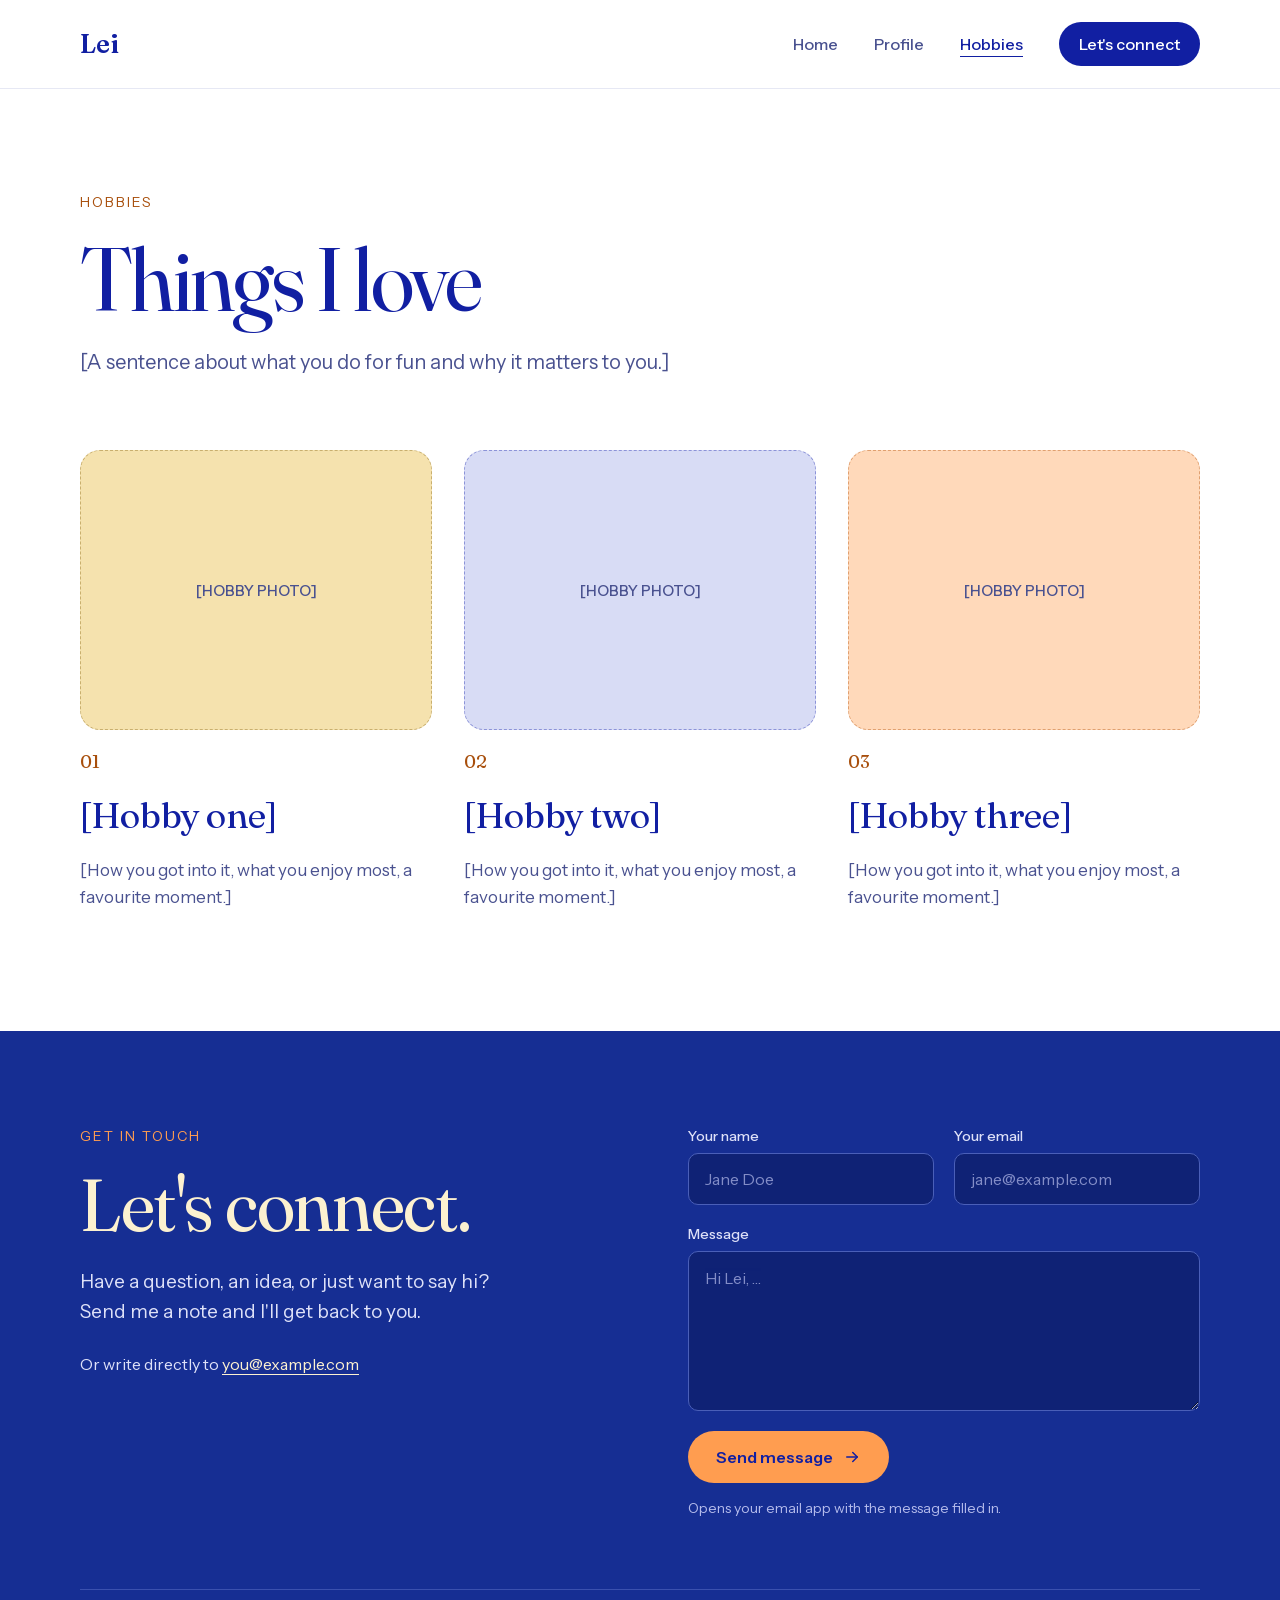
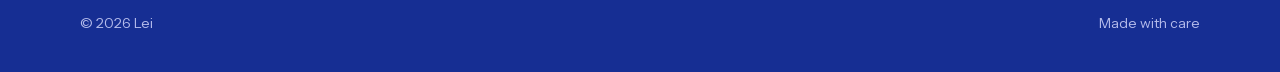
==== hobbies.html @ b647a914 "Build personal website from design Implements the Home, Profile and Hobbies pages and the shared Let" ====
<!DOCTYPE html>
<html lang="en">
<head>
  <meta charset="utf-8">
  <meta name="viewport" content="width=device-width, initial-scale=1">
  <title>Hobbies — Lei</title>
  <meta name="description" content="Things Lei loves doing outside of work.">
  <link rel="icon" href="data:image/svg+xml,<svg xmlns='http://www.w3.org/2000/svg' viewBox='0 0 64 64'><rect width='64' height='64' rx='16' fill='%23111FA2'/><text x='50%25' y='54%25' dominant-baseline='middle' text-anchor='middle' font-family='Georgia,serif' font-size='40' fill='%23FCF1D0'>L</text></svg>">
  <link rel="preload" href="fonts/fraunces-latin.woff2" as="font" type="font/woff2" crossorigin>
  <link rel="preload" href="fonts/instrument-sans-latin.woff2" as="font" type="font/woff2" crossorigin>
  <link rel="stylesheet" href="css/fonts.css">
  <link rel="stylesheet" href="css/style.css">
  <script src="js/main.js" defer></script>
</head>
<body>
  <header class="site-nav">
    <nav class="container site-nav__inner" aria-label="Main">
      <a href="index.html" class="site-nav__logo">Lei</a>
      <button class="site-nav__toggle" type="button" aria-expanded="false" aria-controls="nav-links" aria-label="Toggle menu">
        <svg width="20" height="20" viewBox="0 0 24 24" fill="none" stroke="currentColor" stroke-width="2" stroke-linecap="round" aria-hidden="true"><path d="M4 7h16M4 12h16M4 17h16"/></svg>
      </button>
      <div class="site-nav__links" id="nav-links">
        <a href="index.html">Home</a>
        <a href="profile.html">Profile</a>
        <a href="hobbies.html" aria-current="page">Hobbies</a>
        <a href="#connect" class="btn btn--nav">Let's connect</a>
      </div>
    </nav>
  </header>

  <main>
    <section class="container page-header page-header--hobbies">
      <div class="eyebrow">Hobbies</div>
      <h1>Things I love</h1>
      <p class="page-header__lead">[A sentence about what you do for fun and why it matters to you.]</p>
    </section>

    <section class="container hobbies" aria-label="Hobbies">
      <div class="hobbies__grid">
        <article class="hobby">
          <div class="photo hobby__photo photo--sand">[HOBBY PHOTO]</div>
          <span class="hobby__num">01</span>
          <h2>[Hobby one]</h2>
          <p>[How you got into it, what you enjoy most, a favourite moment.]</p>
        </article>
        <article class="hobby">
          <div class="photo hobby__photo photo--lavender">[HOBBY PHOTO]</div>
          <span class="hobby__num">02</span>
          <h2>[Hobby two]</h2>
          <p>[How you got into it, what you enjoy most, a favourite moment.]</p>
        </article>
        <article class="hobby">
          <div class="photo hobby__photo photo--peach">[HOBBY PHOTO]</div>
          <span class="hobby__num">03</span>
          <h2>[Hobby three]</h2>
          <p>[How you got into it, what you enjoy most, a favourite moment.]</p>
        </article>
      </div>
    </section>
  </main>

  <section class="connect" id="connect" aria-labelledby="connect-title">
    <div class="container connect__inner">
      <div class="connect__grid">
        <div class="connect__intro">
          <div class="eyebrow">Get in touch</div>
          <h2 id="connect-title">Let's connect.</h2>
          <p>Have a question, an idea, or just want to say hi? Send me a note and I'll get back to you.</p>
          <p class="connect__direct">Or write directly to <a href="mailto:you@example.com" data-email>you@example.com</a></p>
        </div>
        <form class="connect-form">
          <div class="connect-form__row">
            <div class="field">
              <label for="c-name">Your name</label>
              <input id="c-name" name="name" type="text" placeholder="Jane Doe" autocomplete="name">
            </div>
            <div class="field">
              <label for="c-email">Your email</label>
              <input id="c-email" name="email" type="email" placeholder="jane@example.com" autocomplete="email">
            </div>
          </div>
          <div class="field">
            <label for="c-msg">Message</label>
            <textarea id="c-msg" name="message" placeholder="Hi Lei, …"></textarea>
          </div>
          <div class="connect-form__actions">
            <button type="submit" class="btn btn--send">Send message
              <svg width="18" height="18" viewBox="0 0 24 24" fill="none" stroke="currentColor" stroke-width="2" stroke-linecap="round" stroke-linejoin="round" aria-hidden="true"><path d="M5 12h14"/><path d="M13 6l6 6-6 6"/></svg>
            </button>
            <span class="connect-form__hint">Opens your email app with the message filled in.</span>
          </div>
        </form>
      </div>
      <footer class="site-footer">
        <span>© <span data-year>2026</span> Lei</span>
        <span>Made with care</span>
      </footer>
    </div>
  </section>
</body>
</html>
---- css/fonts.css ----
/* Self-hosted variable fonts (SIL Open Font License), extracted from the design export */
@font-face {
  font-family: 'Fraunces';
  font-style: normal;
  font-weight: 400 600;
  font-display: swap;
  src: url('../fonts/fraunces-vietnamese.woff2') format('woff2');
  unicode-range: U+0102-0103, U+0110-0111, U+0128-0129, U+0168-0169, U+01A0-01A1, U+01AF-01B0, U+0300-0301, U+0303-0304, U+0308-0309, U+0323, U+0329, U+1EA0-1EF9, U+20AB;
}
@font-face {
  font-family: 'Fraunces';
  font-style: normal;
  font-weight: 400 600;
  font-display: swap;
  src: url('../fonts/fraunces-latin-ext.woff2') format('woff2');
  unicode-range: U+0100-02BA, U+02BD-02C5, U+02C7-02CC, U+02CE-02D7, U+02DD-02FF, U+0304, U+0308, U+0329, U+1D00-1DBF, U+1E00-1E9F, U+1EF2-1EFF, U+2020, U+20A0-20AB, U+20AD-20C0, U+2113, U+2C60-2C7F, U+A720-A7FF;
}
@font-face {
  font-family: 'Fraunces';
  font-style: normal;
  font-weight: 400 600;
  font-display: swap;
  src: url('../fonts/fraunces-latin.woff2') format('woff2');
  unicode-range: U+0000-00FF, U+0131, U+0152-0153, U+02BB-02BC, U+02C6, U+02DA, U+02DC, U+0304, U+0308, U+0329, U+2000-206F, U+20AC, U+2122, U+2191, U+2193, U+2212, U+2215, U+FEFF, U+FFFD;
}
@font-face {
  font-family: 'Instrument Sans';
  font-style: normal;
  font-weight: 400 600;
  font-display: swap;
  src: url('../fonts/instrument-sans-latin-ext.woff2') format('woff2');
  unicode-range: U+0100-02BA, U+02BD-02C5, U+02C7-02CC, U+02CE-02D7, U+02DD-02FF, U+0304, U+0308, U+0329, U+1D00-1DBF, U+1E00-1E9F, U+1EF2-1EFF, U+2020, U+20A0-20AB, U+20AD-20C0, U+2113, U+2C60-2C7F, U+A720-A7FF;
}
@font-face {
  font-family: 'Instrument Sans';
  font-style: normal;
  font-weight: 400 600;
  font-display: swap;
  src: url('../fonts/instrument-sans-latin.woff2') format('woff2');
  unicode-range: U+0000-00FF, U+0131, U+0152-0153, U+02BB-02BC, U+02C6, U+02DA, U+02DC, U+0304, U+0308, U+0329, U+2000-206F, U+20AC, U+2122, U+2191, U+2193, U+2212, U+2215, U+FEFF, U+FFFD;
}
---- css/style.css ----
/* ==========================================================
   Lei — Personal Website
   Design tokens taken from design/Lei — Personal Website.html
   ========================================================== */

:root {
  /* Colors */
  --navy: #111FA2;
  --navy-deep: #162E93;
  --navy-input: #0F2275;
  --ink-2: #2E3780;
  --muted: #4A5290;
  --line: #E6E8F4;
  --rust: #A84F0C;
  --orange: #FF9D50;
  --cream: #FCF1D0;
  --sand: #F5E2AE;
  --sand-line: #C9AF6E;
  --lavender: #D8DCF5;
  --lavender-line: #8C93D8;
  --peach: #FFD9BA;
  --peach-line: #E0A070;
  --white: #FFFFFF;

  /* Footer / connect tones */
  --connect-text: #DEE1F8;
  --connect-muted: #B4BBEB;
  --connect-border: #4A5FB8;
  --connect-rule: #3A50AE;

  /* Type */
  --serif: 'Fraunces', Georgia, serif;
  --sans: 'Instrument Sans', system-ui, -apple-system, 'Segoe UI', sans-serif;

  /* Layout */
  --max: 1280px;
  --gutter: 80px;
}

*,
*::before,
*::after { box-sizing: border-box; }

html { scroll-behavior: smooth; }

body {
  margin: 0;
  font-family: var(--sans);
  background: var(--white);
  color: var(--navy);
  -webkit-font-smoothing: antialiased;
}

img { display: block; max-width: 100%; }

a { color: var(--rust); }
a:hover { color: var(--navy); }

:focus-visible {
  outline: 2px solid var(--orange);
  outline-offset: 3px;
}

.container {
  width: 100%;
  max-width: var(--max);
  margin: 0 auto;
  padding-left: var(--gutter);
  padding-right: var(--gutter);
}

.eyebrow {
  font-size: 14px;
  letter-spacing: 0.14em;
  text-transform: uppercase;
  color: var(--rust);
}

.eyebrow--muted { color: var(--muted); }

.serif { font-family: var(--serif); }

/* ---------- Nav ---------- */

.site-nav {
  border-bottom: 1px solid var(--line);
  background: var(--white);
  position: sticky;
  top: 0;
  z-index: 10;
}

.site-nav__inner {
  height: 88px;
  display: flex;
  align-items: center;
  justify-content: space-between;
}

.site-nav__logo {
  font-family: var(--serif);
  font-size: 26px;
  font-weight: 600;
  color: var(--navy);
  text-decoration: none;
}

.site-nav__logo:hover { color: var(--navy); }

.site-nav__links {
  display: flex;
  align-items: center;
  gap: 36px;
  font-size: 16px;
  font-weight: 500;
}

.site-nav__links a {
  color: var(--muted);
  text-decoration: none;
}

.site-nav__links a:hover { color: var(--navy); }

.site-nav__links a[aria-current="page"] {
  color: var(--navy);
  text-decoration: underline;
  text-underline-offset: 6px;
}

.btn {
  display: inline-flex;
  align-items: center;
  gap: 10px;
  border-radius: 999px;
  font-weight: 600;
  text-decoration: none;
  transition: transform 0.15s ease, background-color 0.15s ease;
}

.btn:hover { transform: translateY(-1px); }

.site-nav__links .btn--nav {
  height: 44px;
  padding: 0 20px;
  background: var(--navy);
  color: var(--white);
  font-weight: 500;
}

.site-nav__links .btn--nav:hover { color: var(--white); background: var(--navy-deep); }

.site-nav__toggle {
  display: none;
  width: 44px;
  height: 44px;
  border: 1px solid var(--line);
  border-radius: 999px;
  background: var(--white);
  color: var(--navy);
  cursor: pointer;
  align-items: center;
  justify-content: center;
}

/* ---------- Page header ---------- */

.page-header {
  padding-top: 104px;
  padding-bottom: 56px;
  display: flex;
  flex-direction: column;
  gap: 24px;
}

.page-header h1 {
  margin: 0;
  font-family: var(--serif);
  font-weight: 400;
  font-size: 88px;
  line-height: 1;
  letter-spacing: -0.03em;
}

.page-header__lead {
  margin: 0;
  max-width: 640px;
  font-size: 20px;
  line-height: 1.55;
  color: var(--muted);
}

/* ---------- Home ---------- */

.hero {
  padding-top: 128px;
  padding-bottom: 104px;
  display: flex;
  flex-direction: column;
  gap: 28px;
}

.hero h1 {
  margin: 0;
  font-family: var(--serif);
  font-weight: 400;
  font-size: 112px;
  line-height: 0.98;
  letter-spacing: -0.03em;
}

.hero p {
  margin: 0;
  max-width: 720px;
  font-size: 24px;
  line-height: 1.5;
  color: var(--muted);
}

.explore {
  padding-bottom: 120px;
  display: flex;
  flex-direction: column;
  gap: 28px;
}

.explore__grid {
  display: grid;
  grid-template-columns: repeat(2, minmax(0, 1fr));
  gap: 32px;
}

.explore-card {
  min-height: 400px;
  padding: 44px;
  border-radius: 24px;
  color: var(--navy);
  text-decoration: none;
  display: flex;
  flex-direction: column;
  justify-content: space-between;
  gap: 40px;
  transition: transform 0.2s ease, box-shadow 0.2s ease;
}

.explore-card:hover {
  color: var(--navy);
  transform: translateY(-4px);
  box-shadow: 0 16px 40px -20px rgba(17, 31, 162, 0.35);
}

.explore-card--cream { background: var(--cream); border: 1px solid var(--line); }
.explore-card--orange { background: var(--orange); border: 1px solid var(--orange); }

.explore-card__top {
  display: flex;
  justify-content: space-between;
  align-items: flex-start;
}

.explore-card__num {
  font-family: var(--serif);
  font-size: 20px;
  color: var(--rust);
}

.explore-card--orange .explore-card__num { color: var(--navy); }

.explore-card__body {
  display: flex;
  flex-direction: column;
  gap: 16px;
}

.explore-card h2 {
  margin: 0;
  font-family: var(--serif);
  font-weight: 400;
  font-size: 56px;
  line-height: 1;
  letter-spacing: -0.02em;
}

.explore-card p {
  margin: 0;
  font-size: 18px;
  line-height: 1.55;
  color: var(--muted);
}

.explore-card--orange p { color: var(--ink-2); }

.explore-card__cta {
  display: inline-flex;
  align-items: center;
  gap: 8px;
  font-weight: 600;
  font-size: 16px;
  color: var(--rust);
}

.explore-card--orange .explore-card__cta { color: var(--navy); }

.explore-card__cta svg { transition: transform 0.2s ease; }
.explore-card:hover .explore-card__cta svg { transform: translateX(4px); }

/* ---------- Photo placeholders ---------- */

.photo {
  box-sizing: border-box;
  display: flex;
  align-items: center;
  justify-content: center;
  overflow: hidden;
  font-size: 16px;
  font-weight: 500;
  color: var(--muted);
  text-align: center;
}

.photo img {
  width: 100%;
  height: 100%;
  object-fit: cover;
}

/* Dashed border only while it's still a placeholder */
.photo:not(:has(img)) { border: 1px dashed var(--sand-line); }

.photo--sand { background: var(--sand); }
.photo--lavender { background: var(--lavender); }
.photo--lavender:not(:has(img)) { border-color: var(--lavender-line); }
.photo--peach { background: var(--peach); }
.photo--peach:not(:has(img)) { border-color: var(--peach-line); }

/* ---------- Profile ---------- */

.about {
  padding-bottom: 112px;
  display: flex;
  gap: 72px;
  align-items: flex-start;
}

.about__photo {
  width: 400px;
  height: 480px;
  flex-shrink: 0;
  border-radius: 24px;
}

.about__text {
  flex-grow: 1;
  display: flex;
  flex-direction: column;
  gap: 28px;
}

.about__intro {
  margin: 0;
  font-family: var(--serif);
  font-size: 32px;
  line-height: 1.3;
  letter-spacing: -0.01em;
}

.about__text > p:not(.about__intro) {
  margin: 0;
  font-size: 18px;
  line-height: 1.7;
  color: var(--muted);
}

.facts {
  display: grid;
  grid-template-columns: repeat(3, minmax(0, 1fr));
  gap: 24px;
  padding-top: 28px;
  border-top: 1px solid var(--line);
  margin: 0;
}

.facts div {
  display: flex;
  flex-direction: column;
  gap: 6px;
}

.facts dt {
  font-size: 13px;
  letter-spacing: 0.1em;
  text-transform: uppercase;
  color: var(--muted);
}

.facts dd {
  margin: 0;
  font-size: 18px;
  font-weight: 500;
}

.section-title {
  margin: 0;
  font-family: var(--serif);
  font-weight: 400;
  font-size: 44px;
  letter-spacing: -0.02em;
}

.experience {
  padding-bottom: 120px;
  display: flex;
  flex-direction: column;
  gap: 56px;
}

.experience__list {
  display: flex;
  flex-direction: column;
  gap: 120px;
}

.role {
  display: flex;
  align-items: center;
  gap: 80px;
}

.role--reverse { flex-direction: row-reverse; }

.role__photo {
  width: 540px;
  height: 560px;
  flex-shrink: 0;
}

.role__text {
  flex-grow: 1;
  display: flex;
  flex-direction: column;
  gap: 32px;
}

.role__head {
  display: flex;
  flex-direction: column;
  gap: 8px;
}

.role__dates { font-size: 17px; }

.role h3 {
  margin: 0;
  font-size: 36px;
  font-weight: 600;
  line-height: 1.15;
  letter-spacing: -0.01em;
}

.role__title {
  font-size: 32px;
  font-weight: 400;
  line-height: 1.2;
}

.role__desc {
  display: flex;
  flex-direction: column;
  gap: 20px;
  max-width: 420px;
}

.role__desc p {
  margin: 0;
  font-size: 18px;
  line-height: 1.6;
  color: var(--ink-2);
}

.skills {
  padding-bottom: 120px;
  display: flex;
  flex-direction: column;
  gap: 28px;
}

.skills__list {
  display: flex;
  flex-wrap: wrap;
  gap: 12px;
  margin: 0;
  padding: 0;
  list-style: none;
}

.skills__list li {
  height: 44px;
  display: inline-flex;
  align-items: center;
  padding: 0 20px;
  border-radius: 999px;
  background: var(--cream);
  border: 1px solid var(--line);
  font-size: 16px;
}

/* ---------- Hobbies ---------- */

.page-header--hobbies { padding-bottom: 72px; }

.hobbies {
  padding-bottom: 120px;
}

.hobbies__grid {
  display: grid;
  grid-template-columns: repeat(3, minmax(0, 1fr));
  gap: 32px;
}

.hobby {
  display: flex;
  flex-direction: column;
  gap: 20px;
}

.hobby__photo {
  height: 280px;
  border-radius: 20px;
  font-size: 15px;
}

.hobby__num {
  font-family: var(--serif);
  font-size: 18px;
  color: var(--rust);
}

.hobby h2 {
  margin: 0;
  font-family: var(--serif);
  font-weight: 400;
  font-size: 36px;
  letter-spacing: -0.01em;
}

.hobby p {
  margin: 0;
  font-size: 17px;
  line-height: 1.6;
  color: var(--muted);
}

/* ---------- Connect / footer ---------- */

.connect {
  background: var(--navy-deep);
  color: var(--cream);
  scroll-margin-top: 88px;
}

.connect__inner {
  padding-top: 96px;
  padding-bottom: 40px;
  display: flex;
  flex-direction: column;
  gap: 72px;
}

.connect__grid {
  display: grid;
  grid-template-columns: repeat(2, minmax(0, 1fr));
  column-gap: 96px;
  row-gap: 56px;
}

.connect__intro {
  display: flex;
  flex-direction: column;
  gap: 24px;
}

.connect__intro .eyebrow { color: var(--orange); }

.connect h2 {
  margin: 0;
  font-family: var(--serif);
  font-weight: 400;
  font-size: 72px;
  line-height: 1.02;
  letter-spacing: -0.02em;
}

.connect__intro p {
  margin: 0;
  font-size: 19px;
  line-height: 1.6;
  color: var(--connect-text);
  max-width: 440px;
}

.connect__intro p.connect__direct { font-size: 16px; }

.connect__intro a {
  color: var(--cream);
  text-underline-offset: 4px;
}

.connect__intro a:hover { color: var(--orange); }

.connect-form {
  display: flex;
  flex-direction: column;
  gap: 20px;
}

.connect-form__row {
  display: grid;
  grid-template-columns: repeat(2, minmax(0, 1fr));
  gap: 20px;
}

.field {
  display: flex;
  flex-direction: column;
  gap: 8px;
}

.field label {
  font-size: 14px;
  font-weight: 500;
  color: var(--connect-text);
}

.field input,
.field textarea {
  width: 100%;
  padding: 0 16px;
  border-radius: 10px;
  border: 1px solid var(--connect-border);
  background: var(--navy-input);
  color: var(--cream);
  font-family: inherit;
  font-size: 16px;
}

.field input { height: 52px; }

.field textarea {
  height: 160px;
  padding: 14px 16px;
  line-height: 1.5;
  resize: vertical;
}

.field input::placeholder,
.field textarea::placeholder { color: var(--connect-muted); opacity: 0.7; }

.field input:focus,
.field textarea:focus {
  outline: none;
  border-color: var(--orange);
}

.connect-form__actions {
  display: flex;
  align-items: center;
  flex-wrap: wrap;
  gap: 16px;
}

.btn--send {
  height: 52px;
  padding: 0 28px;
  border: 0;
  background: var(--orange);
  color: var(--navy);
  font-family: inherit;
  font-size: 16px;
  cursor: pointer;
}

.btn--send:hover { color: var(--navy); background: #FFAE6B; }

.connect-form__hint {
  font-size: 14px;
  color: var(--connect-muted);
}

.site-footer {
  display: flex;
  justify-content: space-between;
  align-items: center;
  gap: 16px;
  padding-top: 24px;
  border-top: 1px solid var(--connect-rule);
  font-size: 14px;
  color: var(--connect-muted);
}

/* ---------- Responsive ---------- */

@media (max-width: 1100px) {
  :root { --gutter: 48px; }

  .role,
  .role--reverse { gap: 48px; }
  .role__photo { width: 45%; height: 460px; }
  .about { gap: 48px; }
  .about__photo { width: 320px; height: 400px; }
}

@media (max-width: 860px) {
  :root { --gutter: 24px; }

  .site-nav__toggle { display: inline-flex; }

  .site-nav__links {
    display: none;
    position: absolute;
    top: 88px;
    left: 0;
    right: 0;
    flex-direction: column;
    align-items: stretch;
    gap: 0;
    padding: 8px var(--gutter) 24px;
    background: var(--white);
    border-bottom: 1px solid var(--line);
  }

  .site-nav.is-open .site-nav__links { display: flex; }

  .site-nav__links a:not(.btn) {
    padding: 14px 0;
    border-bottom: 1px solid var(--line);
  }

  .site-nav__links .btn--nav {
    margin-top: 16px;
    justify-content: center;
  }

  .hero { padding-top: 80px; padding-bottom: 64px; }
  .hero h1 { font-size: clamp(56px, 14vw, 112px); }
  .hero p { font-size: 20px; }

  .page-header { padding-top: 64px; padding-bottom: 40px; }
  .page-header h1 { font-size: clamp(52px, 12vw, 88px); }

  .explore__grid,
  .hobbies__grid,
  .connect__grid,
  .connect-form__row { grid-template-columns: 1fr; }

  .explore-card { min-height: 320px; padding: 32px; }
  .explore-card h2 { font-size: 44px; }

  .about { flex-direction: column; }
  .about__photo { width: 100%; max-width: 400px; height: auto; aspect-ratio: 5 / 6; }
  .about__intro { font-size: 26px; }
  .facts { grid-template-columns: 1fr; }

  .experience__list { gap: 72px; }
  .role,
  .role--reverse { flex-direction: column; align-items: stretch; gap: 32px; }
  .role__photo { width: 100%; height: auto; aspect-ratio: 27 / 28; }
  .role h3 { font-size: 30px; }
  .role__title { font-size: 26px; }
  .role__desc { max-width: none; }

  .section-title { font-size: 36px; }

  .connect__inner { padding-top: 72px; gap: 56px; }
  .connect h2 { font-size: clamp(44px, 11vw, 72px); }
}

@media (prefers-reduced-motion: reduce) {
  html { scroll-behavior: auto; }
  *, *::before, *::after { transition: none !important; }
}
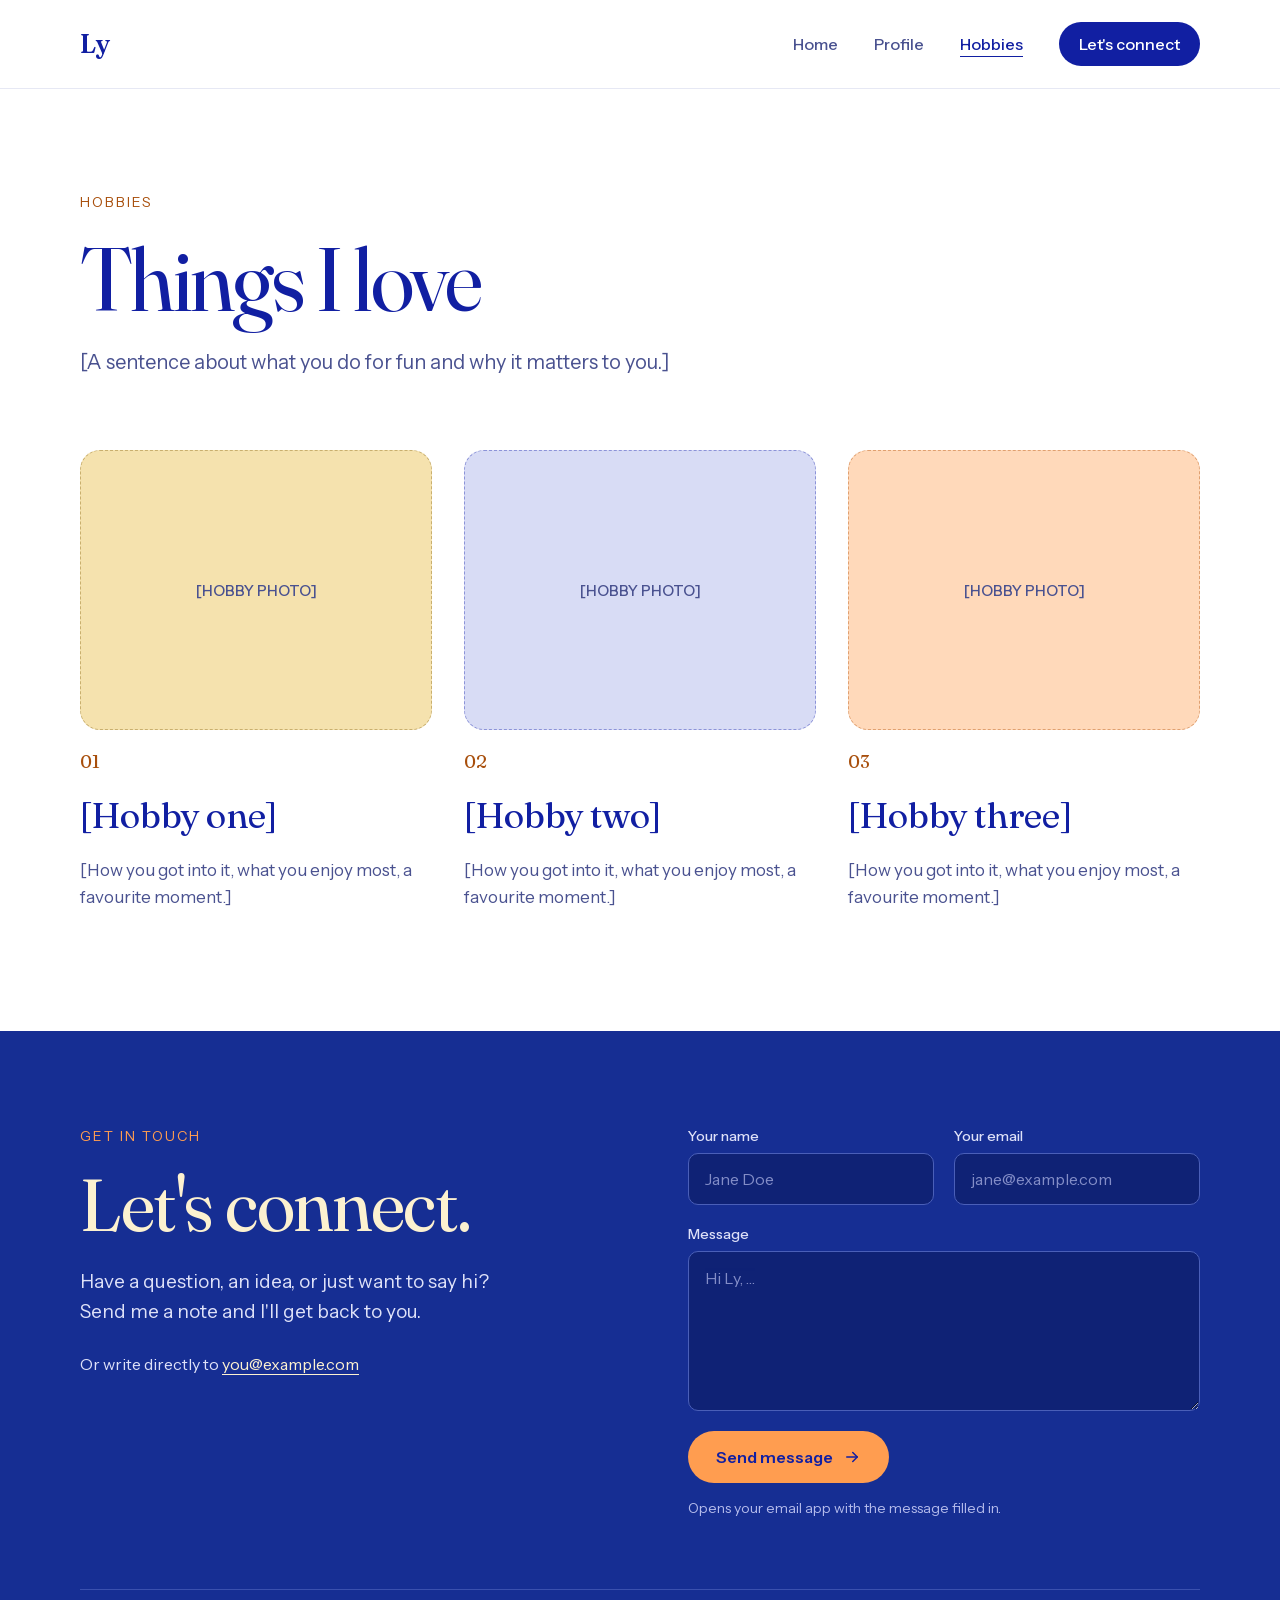
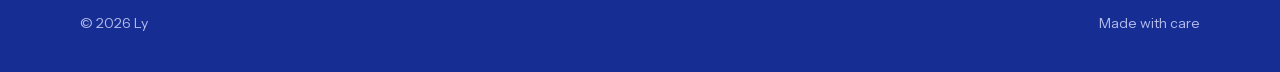
==== commit 16fb4310: "Change site name from Lei to Ly Co-Authored-By: Claude Opus 5.5 <noreply@anthropic.com> Claude-Sessi" ====
--- a/hobbies.html
+++ b/hobbies.html
@@ -3,8 +3,8 @@
 <head>
   <meta charset="utf-8">
   <meta name="viewport" content="width=device-width, initial-scale=1">
-  <title>Hobbies — Lei</title>
-  <meta name="description" content="Things Lei loves doing outside of work.">
+  <title>Hobbies — Ly</title>
+  <meta name="description" content="Things Ly loves doing outside of work.">
   <link rel="icon" href="data:image/svg+xml,<svg xmlns='http://www.w3.org/2000/svg' viewBox='0 0 64 64'><rect width='64' height='64' rx='16' fill='%23111FA2'/><text x='50%25' y='54%25' dominant-baseline='middle' text-anchor='middle' font-family='Georgia,serif' font-size='40' fill='%23FCF1D0'>L</text></svg>">
   <link rel="preload" href="fonts/fraunces-latin.woff2" as="font" type="font/woff2" crossorigin>
   <link rel="preload" href="fonts/instrument-sans-latin.woff2" as="font" type="font/woff2" crossorigin>
@@ -15,7 +15,7 @@
 <body>
   <header class="site-nav">
     <nav class="container site-nav__inner" aria-label="Main">
-      <a href="index.html" class="site-nav__logo">Lei</a>
+      <a href="index.html" class="site-nav__logo">Ly</a>
       <button class="site-nav__toggle" type="button" aria-expanded="false" aria-controls="nav-links" aria-label="Toggle menu">
         <svg width="20" height="20" viewBox="0 0 24 24" fill="none" stroke="currentColor" stroke-width="2" stroke-linecap="round" aria-hidden="true"><path d="M4 7h16M4 12h16M4 17h16"/></svg>
       </button>
@@ -81,7 +81,7 @@
           </div>
           <div class="field">
             <label for="c-msg">Message</label>
-            <textarea id="c-msg" name="message" placeholder="Hi Lei, …"></textarea>
+            <textarea id="c-msg" name="message" placeholder="Hi Ly, …"></textarea>
           </div>
           <div class="connect-form__actions">
             <button type="submit" class="btn btn--send">Send message
@@ -92,7 +92,7 @@
         </form>
       </div>
       <footer class="site-footer">
-        <span>© <span data-year>2026</span> Lei</span>
+        <span>© <span data-year>2026</span> Ly</span>
         <span>Made with care</span>
       </footer>
     </div>
--- a/css/style.css
+++ b/css/style.css
@@ -1,5 +1,5 @@
 /* ==========================================================
-   Lei — Personal Website
+   Ly — Personal Website
    Design tokens taken from design/Lei — Personal Website.html
    ========================================================== */
 
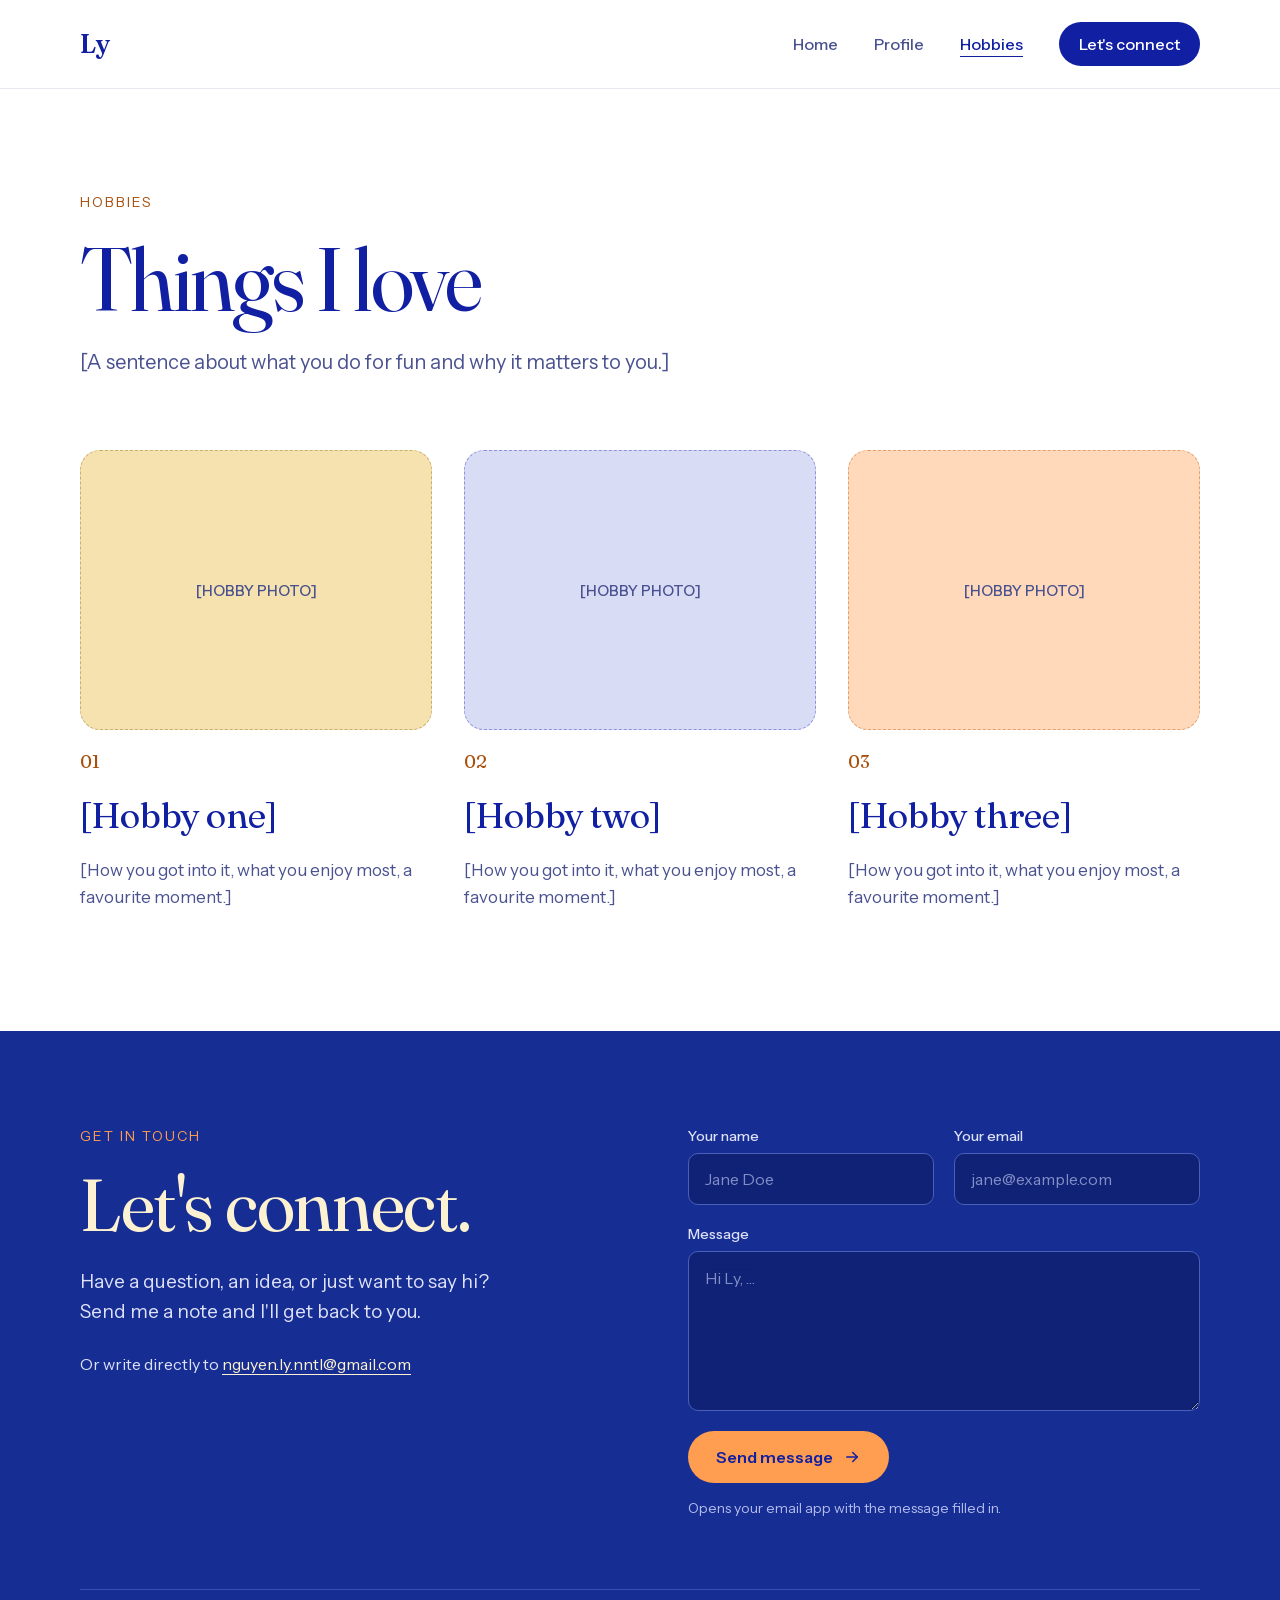
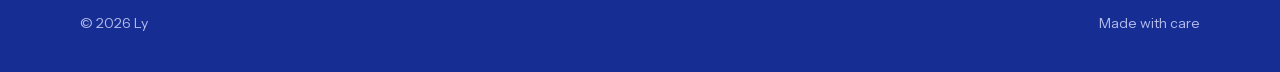
==== commit dd7754b6: "Set contact email and Product Manager intro - Contact email: nguyen.ly.nntl@gmail.com - Home intro: " ====
--- a/hobbies.html
+++ b/hobbies.html
@@ -66,7 +66,7 @@
           <div class="eyebrow">Get in touch</div>
           <h2 id="connect-title">Let's connect.</h2>
           <p>Have a question, an idea, or just want to say hi? Send me a note and I'll get back to you.</p>
-          <p class="connect__direct">Or write directly to <a href="mailto:you@example.com" data-email>you@example.com</a></p>
+          <p class="connect__direct">Or write directly to <a href="mailto:nguyen.ly.nntl@gmail.com" data-email>nguyen.ly.nntl@gmail.com</a></p>
         </div>
         <form class="connect-form">
           <div class="connect-form__row">
